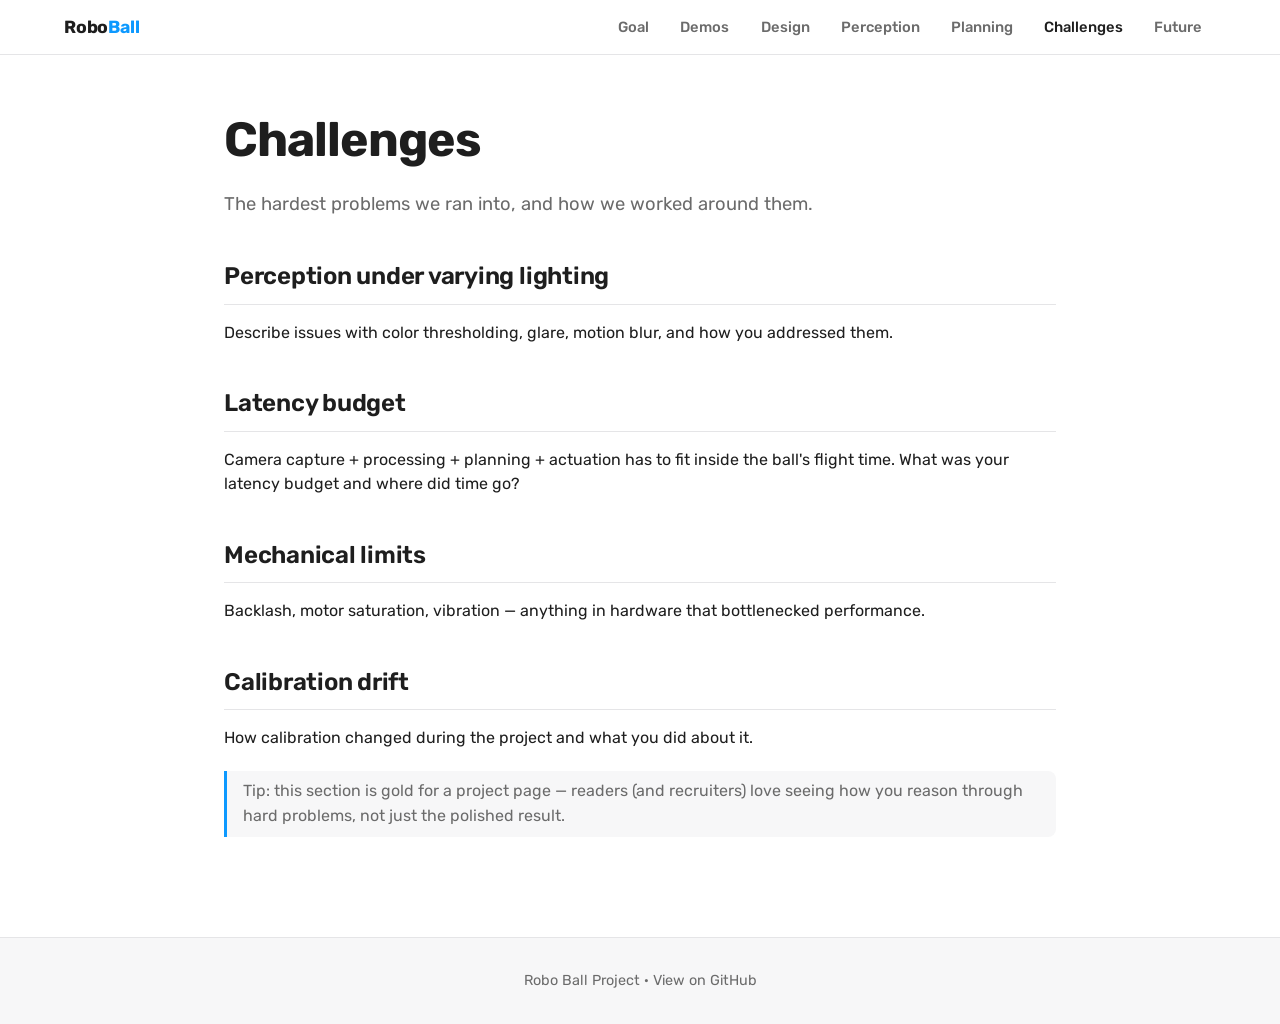
==== challenges.html @ 47e6c05c "starting point" ====
<!DOCTYPE html>
<html lang="en">
<head>
  <meta charset="UTF-8" />
  <meta name="viewport" content="width=device-width, initial-scale=1.0" />
  <title>Challenges — Robo Ball</title>
  <link rel="preconnect" href="https://fonts.googleapis.com" />
  <link rel="preconnect" href="https://fonts.gstatic.com" crossorigin />
  <link href="https://fonts.googleapis.com/css2?family=Rubik:wght@400;500;600;700;800&display=swap" rel="stylesheet" />
  <link rel="stylesheet" href="styles.css" />
</head>
<body>
  <header class="site-header">
    <nav class="nav">
      <a href="index.html" class="brand">Robo<span>Ball</span></a>
      <ul>
        <li><a class="nav-link" href="goal.html">Goal</a></li>
        <li><a class="nav-link" href="videos.html">Demos</a></li>
        <li><a class="nav-link" href="design.html">Design</a></li>
        <li><a class="nav-link" href="perception.html">Perception</a></li>
        <li><a class="nav-link" href="planning.html">Planning</a></li>
        <li><a class="nav-link active" href="challenges.html">Challenges</a></li>
        <li><a class="nav-link" href="future.html">Future</a></li>
      </ul>
    </nav>
  </header>

  <main>
    <h1>Challenges</h1>
    <p class="subtitle">The hardest problems we ran into, and how we worked around them.</p>

    <h2>Perception under varying lighting</h2>
    <p>Describe issues with color thresholding, glare, motion blur, and how you addressed them.</p>

    <h2>Latency budget</h2>
    <p>Camera capture + processing + planning + actuation has to fit inside the ball's flight time. What was your latency budget and where did time go?</p>

    <h2>Mechanical limits</h2>
    <p>Backlash, motor saturation, vibration — anything in hardware that bottlenecked performance.</p>

    <h2>Calibration drift</h2>
    <p>How calibration changed during the project and what you did about it.</p>

    <blockquote>
      Tip: this section is gold for a project page — readers (and recruiters) love
      seeing how you reason through hard problems, not just the polished result.
    </blockquote>
  </main>

  <footer class="site-footer">
    Robo Ball Project · <a href="https://github.com/">View on GitHub</a>
  </footer>
</body>
</html>
---- styles.css ----
:root {
  --bg: #ffffff;
  --bg-alt: #f7f7f8;
  --surface: #ffffff;
  --text: #1e1e1e;
  --text-dim: #6b6b6b;
  --text-faint: #a0a0a0;
  --accent: #0d99ff;
  --accent-2: #7c3aed;
  --accent-pink: #ff5c8a;
  --accent-orange: #ff7a59;
  --accent-green: #14ae5c;
  --border: #e5e5e7;
  --border-strong: #d0d0d3;
  --shadow-sm: 0 1px 2px rgba(0, 0, 0, 0.04);
  --shadow-md: 0 8px 24px rgba(0, 0, 0, 0.06);
  --max-width: 1200px;
  --content-width: 880px;
}

* {
  box-sizing: border-box;
}

html {
  scroll-behavior: smooth;
}

body {
  margin: 0;
  font-family: "Rubik", -apple-system, BlinkMacSystemFont, "SF Pro Display", system-ui, "Helvetica Neue", Helvetica, sans-serif;
  background: var(--bg);
  color: var(--text);
  line-height: 1.55;
  -webkit-font-smoothing: antialiased;
  -moz-osx-font-smoothing: grayscale;
  overflow-x: hidden;
}

code,
pre code {
  font-family: ui-monospace, SFMono-Regular, "SF Mono", Menlo, monospace;
}

a {
  color: var(--text);
  text-decoration: none;
}

a:hover {
  text-decoration: underline;
}

/* ---------- Header / nav ---------- */
.site-header {
  border-bottom: 1px solid var(--border);
  background: rgba(255, 255, 255, 0.85);
  backdrop-filter: saturate(180%) blur(12px);
  -webkit-backdrop-filter: saturate(180%) blur(12px);
  position: sticky;
  top: 0;
  z-index: 50;
}

.nav {
  max-width: var(--max-width);
  margin: 0 auto;
  padding: 0.85rem 1.5rem;
  display: flex;
  flex-wrap: wrap;
  align-items: center;
  gap: 1rem;
}

.nav .brand {
  font-weight: 700;
  font-size: 1.1rem;
  color: var(--text);
  margin-right: auto;
  letter-spacing: -0.01em;
}

.nav .brand span {
  color: var(--accent);
}

.nav ul {
  display: flex;
  flex-wrap: wrap;
  gap: 0.25rem;
  list-style: none;
  margin: 0;
  padding: 0;
}

.nav a.nav-link {
  color: var(--text-dim);
  padding: 0.45rem 0.85rem;
  border-radius: 8px;
  font-size: 0.92rem;
  font-weight: 500;
  transition: color 0.15s ease, background 0.15s ease;
}

.nav a.nav-link:hover {
  color: var(--text);
  background: var(--bg-alt);
  text-decoration: none;
}

.nav a.nav-link.active {
  color: var(--text);
}

/* ---------- Buttons ---------- */
.btn {
  display: inline-flex;
  align-items: center;
  justify-content: center;
  gap: 0.4rem;
  padding: 0.75rem 1.4rem;
  border-radius: 999px;
  font-weight: 600;
  font-size: 0.95rem;
  border: 1px solid var(--border-strong);
  background: var(--surface);
  color: var(--text);
  cursor: pointer;
  transition: transform 0.08s ease, background 0.15s ease, border-color 0.15s ease, box-shadow 0.15s ease;
}

.btn:hover {
  text-decoration: none;
  background: var(--bg-alt);
  border-color: var(--text);
}

.btn-primary {
  background: var(--text);
  border-color: var(--text);
  color: #fff;
}

.btn-primary:hover {
  background: #000;
  border-color: #000;
  color: #fff;
}

.btn-sm {
  padding: 0.5rem 1rem;
  font-size: 0.88rem;
}

/* ---------- Hero ---------- */
.hero {
  max-width: var(--max-width);
  margin: 0 auto;
  padding: 6rem 1.5rem 4rem;
  text-align: center;
  position: relative;
  overflow: visible;
}

.hero > h1,
.hero > p,
.hero > .cta,
.hero > .hero-visual {
  position: relative;
  z-index: 2;
}

.robot-arm {
  position: absolute;
  top: -2rem;
  width: clamp(320px, 42vw, 640px);
  height: auto;
  pointer-events: none;
  user-select: none;
  z-index: 1;
  mix-blend-mode: multiply;
}

.robot-arm-left {
  left: calc((100% - 100vw) / 2 - 80px);
}

.robot-arm-right {
  top: -1.25rem;
  right: calc((100% - 100vw) / 2 - 80px);
}

@media (max-width: 900px) {
  .robot-arm {
    width: clamp(220px, 38vw, 360px);
    top: -1rem;
  }
  .robot-arm-left { left: calc((100% - 100vw) / 2 - 40px); }
  .robot-arm-right { right: calc((100% - 100vw) / 2 - 40px); }
}

@media (max-width: 600px) {
  .robot-arm { display: none; }
}

.ball-track {
  position: absolute;
  top: 11rem;
  left: 0;
  right: 0;
  height: 0;
  pointer-events: none;
  z-index: 1;
}

.ball-x {
  position: absolute;
  top: 0;
  left: 11vw;
  width: 38px;
  height: 38px;
  animation: ball-x 1.5s ease-in-out infinite alternate;
}

@keyframes ball-x {
  to { transform: translateX(calc(61vw - 38px)); }
}

.ball-y {
  width: 100%;
  height: 100%;
  animation: ball-y 1.5s infinite alternate;
}

@keyframes ball-y {
  0%   { transform: translateY(25px); animation-timing-function: cubic-bezier(0.33, 0, 0.67, 1); }
  50%  { transform: translateY(-200px); animation-timing-function: cubic-bezier(0.33, 0, 0.67, 1); }
  100% { transform: translateY(45px); }
}

.ball {
  width: 100%;
  height: 100%;
  border-radius: 50%;
  background:
    radial-gradient(circle at 32% 30%, #ffd9b8 0%, #ff8a4c 45%, #d44a1c 100%);
  box-shadow:
    0 14px 22px rgba(212, 74, 28, 0.22),
    inset -4px -5px 10px rgba(0, 0, 0, 0.18);
}

@media (max-width: 900px) {
  .ball-track { top: 8rem; }
  .ball-x { width: 28px; height: 28px; }
  @keyframes ball-y-mobile {
    0%   { transform: translateY(0); animation-timing-function: cubic-bezier(0.33, 0, 0.67, 1); }
    50%  { transform: translateY(-130px); animation-timing-function: cubic-bezier(0.33, 0, 0.67, 1); }
    100% { transform: translateY(28px); }
  }
  .ball-y { animation-name: ball-y-mobile; }
}

@media (max-width: 600px) {
  .ball-track { display: none; }
}

@media (prefers-reduced-motion: reduce) {
  .ball-x, .ball-y { animation: none; }
}

.hero h1 {
  font-size: clamp(2.5rem, 6vw, 4.75rem);
  font-weight: 700;
  letter-spacing: -0.03em;
  line-height: 1.05;
  margin: 0 0 1.5rem;
  color: var(--text);
}

.hero h1 .gradient-text {
  background: linear-gradient(90deg, var(--accent), var(--accent-2), var(--accent-pink));
  -webkit-background-clip: text;
  background-clip: text;
  color: transparent;
}

.hero p.lead {
  font-size: 1.25rem;
  color: var(--text-dim);
  max-width: 640px;
  margin: 0 auto 2.5rem;
  line-height: 1.5;
}

.hero .cta {
  display: inline-flex;
  gap: 0.75rem;
  flex-wrap: wrap;
  justify-content: center;
}

/* ---------- Hero visual ---------- */
.hero-visual {
  max-width: 1100px;
  margin: 3rem auto 0;
  padding: 0 1.5rem;
}

.hero-visual-frame {
  position: relative;
  border-radius: 16px;
  overflow: hidden;
  border: 1px solid var(--border);
  box-shadow: var(--shadow-md);
  aspect-ratio: 16 / 9;
  background:
    radial-gradient(circle at 20% 20%, rgba(13, 153, 255, 0.18), transparent 50%),
    radial-gradient(circle at 80% 30%, rgba(124, 58, 237, 0.18), transparent 50%),
    radial-gradient(circle at 50% 80%, rgba(255, 92, 138, 0.15), transparent 50%),
    linear-gradient(135deg, #fafafa, #eef2f7);
  display: flex;
  align-items: center;
  justify-content: center;
}

.hero-visual-placeholder {
  color: var(--text-faint);
  font-size: 0.95rem;
  letter-spacing: 0.02em;
  text-transform: uppercase;
}

/* ---------- Logo / tech strip ---------- */
.logo-strip {
  max-width: var(--max-width);
  margin: 4rem auto 0;
  padding: 2rem 1.5rem;
  text-align: center;
  border-top: 1px solid var(--border);
  border-bottom: 1px solid var(--border);
}

.logo-strip p {
  color: var(--text-dim);
  font-size: 0.85rem;
  font-weight: 500;
  letter-spacing: 0.08em;
  text-transform: uppercase;
  margin: 0 0 1.25rem;
}

.logo-strip .logos {
  display: flex;
  flex-wrap: wrap;
  justify-content: center;
  align-items: center;
  gap: 1rem 2.5rem;
  color: var(--text-dim);
  font-weight: 600;
  font-size: 1.05rem;
}

.logo-strip .logos span {
  opacity: 0.7;
  transition: opacity 0.15s ease;
}

.logo-strip .logos span:hover {
  opacity: 1;
  color: var(--text);
}

/* ---------- Feature sections ---------- */
.feature-section {
  max-width: var(--max-width);
  margin: 0 auto;
  padding: 6rem 1.5rem;
  display: grid;
  grid-template-columns: 1fr 1fr;
  gap: 4rem;
  align-items: center;
}

.feature-section.reverse .feature-text {
  order: 2;
}

.feature-text .eyebrow {
  font-size: 0.85rem;
  font-weight: 600;
  letter-spacing: 0.08em;
  text-transform: uppercase;
  color: var(--accent);
  margin: 0 0 0.75rem;
}

.feature-text h2 {
  font-size: clamp(1.75rem, 3.5vw, 2.5rem);
  font-weight: 700;
  letter-spacing: -0.02em;
  line-height: 1.1;
  margin: 0 0 1rem;
}

.feature-text p {
  color: var(--text-dim);
  font-size: 1.05rem;
  margin: 0 0 1.5rem;
}

.feature-text .arrow-link {
  display: inline-flex;
  align-items: center;
  gap: 0.4rem;
  font-weight: 600;
  color: var(--text);
  border-bottom: 1px solid var(--text);
  padding-bottom: 2px;
}

.feature-text .arrow-link:hover {
  text-decoration: none;
  color: var(--accent);
  border-bottom-color: var(--accent);
}

.feature-visual {
  border-radius: 14px;
  overflow: hidden;
  border: 1px solid var(--border);
  aspect-ratio: 4 / 3;
  display: flex;
  align-items: center;
  justify-content: center;
  color: var(--text-faint);
  font-size: 0.9rem;
  letter-spacing: 0.02em;
  text-transform: uppercase;
  background: linear-gradient(135deg, #fafafa, #eef2f7);
}

.feature-visual.tint-blue {
  background:
    radial-gradient(circle at 30% 30%, rgba(13, 153, 255, 0.25), transparent 60%),
    linear-gradient(135deg, #f4f8fd, #e7f0fb);
}

.feature-visual.tint-purple {
  background:
    radial-gradient(circle at 70% 30%, rgba(124, 58, 237, 0.25), transparent 60%),
    linear-gradient(135deg, #f6f3fd, #ede5fa);
}

.feature-visual.tint-pink {
  background:
    radial-gradient(circle at 30% 70%, rgba(255, 92, 138, 0.25), transparent 60%),
    linear-gradient(135deg, #fdf3f7, #fae0ec);
}

.feature-visual.tint-green {
  background:
    radial-gradient(circle at 50% 30%, rgba(20, 174, 92, 0.22), transparent 60%),
    linear-gradient(135deg, #f1faf5, #ddefe4);
}

@media (max-width: 800px) {
  .feature-section {
    grid-template-columns: 1fr;
    gap: 2rem;
    padding: 4rem 1.5rem;
  }
  .feature-section.reverse .feature-text {
    order: 0;
  }
}

/* ---------- Section heading (centered) ---------- */
.section-heading {
  max-width: var(--max-width);
  margin: 0 auto;
  padding: 4rem 1.5rem 2rem;
  text-align: center;
}

.section-heading h2 {
  font-size: clamp(1.75rem, 3.5vw, 2.5rem);
  font-weight: 700;
  letter-spacing: -0.02em;
  margin: 0 0 0.75rem;
}

.section-heading p {
  color: var(--text-dim);
  font-size: 1.05rem;
  max-width: 600px;
  margin: 0 auto;
}

/* ---------- Card grid ---------- */
.card-grid {
  max-width: var(--max-width);
  margin: 0 auto;
  padding: 1rem 1.5rem 5rem;
  display: grid;
  grid-template-columns: repeat(auto-fit, minmax(260px, 1fr));
  gap: 1rem;
}

.card {
  display: block;
  padding: 1.5rem;
  background: var(--surface);
  border: 1px solid var(--border);
  border-radius: 12px;
  transition: transform 0.15s ease, border-color 0.15s ease, box-shadow 0.15s ease;
  color: var(--text);
}

.card:hover {
  text-decoration: none;
  transform: translateY(-3px);
  border-color: var(--text);
  box-shadow: var(--shadow-md);
}

.card .card-thumb {
  height: 140px;
  border-radius: 8px;
  margin-bottom: 1rem;
  background: linear-gradient(135deg, #fafafa, #eef2f7);
}

.card .card-thumb.tint-blue { background: linear-gradient(135deg, #e7f0fb, #d0e3f7); }
.card .card-thumb.tint-purple { background: linear-gradient(135deg, #ede5fa, #d8c8f5); }
.card .card-thumb.tint-pink { background: linear-gradient(135deg, #fae0ec, #f5c5d8); }
.card .card-thumb.tint-green { background: linear-gradient(135deg, #ddefe4, #c2e3ce); }
.card .card-thumb.tint-orange { background: linear-gradient(135deg, #fde6db, #f7c9b1); }
.card .card-thumb.tint-yellow { background: linear-gradient(135deg, #fbf3d3, #f5e7a0); }

.card h3 {
  margin: 0 0 0.4rem;
  font-size: 1.1rem;
  font-weight: 600;
  letter-spacing: -0.01em;
  color: var(--text);
}

.card p {
  margin: 0;
  color: var(--text-dim);
  font-size: 0.95rem;
}

/* ---------- CTA banner ---------- */
.cta-banner {
  max-width: var(--max-width);
  margin: 4rem auto;
  padding: 4rem 2rem;
  border-radius: 20px;
  text-align: center;
  background: linear-gradient(135deg, #1e1e1e, #2a2a2a);
  color: #fff;
}

.cta-banner h2 {
  font-size: clamp(1.75rem, 3.5vw, 2.5rem);
  font-weight: 700;
  letter-spacing: -0.02em;
  margin: 0 0 0.75rem;
}

.cta-banner p {
  color: rgba(255, 255, 255, 0.7);
  font-size: 1.05rem;
  max-width: 540px;
  margin: 0 auto 2rem;
}

.cta-banner .btn {
  background: #fff;
  border-color: #fff;
  color: var(--text);
}

.cta-banner .btn:hover {
  background: #f0f0f0;
}

/* ---------- Inner pages content ---------- */
main {
  max-width: var(--content-width);
  margin: 0 auto;
  padding: 3rem 1.5rem 5rem;
}

main h1 {
  font-size: clamp(2rem, 4.5vw, 3rem);
  font-weight: 700;
  letter-spacing: -0.02em;
  margin: 0 0 0.75rem;
}

main h2 {
  font-size: 1.5rem;
  font-weight: 600;
  letter-spacing: -0.01em;
  margin: 2.5rem 0 0.75rem;
  padding-bottom: 0.5rem;
  border-bottom: 1px solid var(--border);
}

main h3 {
  font-size: 1.1rem;
  font-weight: 600;
  margin: 1.75rem 0 0.5rem;
  color: var(--text);
}

main p {
  color: var(--text);
}

main ul,
main ol {
  padding-left: 1.4rem;
}

main li {
  margin: 0.3rem 0;
}

main blockquote {
  border-left: 3px solid var(--accent);
  margin: 1.25rem 0;
  padding: 0.5rem 1rem;
  color: var(--text-dim);
  background: var(--bg-alt);
  border-radius: 0 8px 8px 0;
}

.subtitle {
  color: var(--text-dim);
  font-size: 1.15rem;
  margin: 0 0 2rem;
}

/* ---------- Figures / images ---------- */
figure {
  margin: 1.5rem 0;
  text-align: center;
}

figure img {
  max-width: 100%;
  border-radius: 10px;
  border: 1px solid var(--border);
}

figcaption {
  color: var(--text-dim);
  font-size: 0.9rem;
  margin-top: 0.5rem;
}

/* ---------- Code ---------- */
code {
  background: var(--bg-alt);
  padding: 0.15rem 0.4rem;
  border-radius: 4px;
  font-size: 0.9em;
  border: 1px solid var(--border);
}

pre {
  background: var(--bg-alt);
  border: 1px solid var(--border);
  border-radius: 10px;
  padding: 1rem;
  overflow-x: auto;
}

pre code {
  background: none;
  padding: 0;
  border: none;
}

/* ---------- Videos page ---------- */
main.videos-page {
  max-width: var(--max-width);
  padding-top: 0;
}

.videos-hero {
  text-align: center;
  padding: 5rem 1.5rem 1rem;
  max-width: 720px;
  margin: 0 auto;
}

.videos-hero .eyebrow {
  text-transform: uppercase;
  letter-spacing: 0.1em;
  font-size: 0.85rem;
  font-weight: 600;
  color: var(--accent);
  margin: 0 0 1rem;
}

.videos-hero h1 {
  font-size: clamp(2.5rem, 5.5vw, 4rem);
  font-weight: 700;
  letter-spacing: -0.03em;
  line-height: 1.05;
  margin: 0 0 1rem;
}

.videos-hero p {
  font-size: 1.1rem;
  color: var(--text-dim);
  margin: 0;
}

.video-section {
  padding: 6rem 1.5rem;
  max-width: var(--max-width);
  margin: 0 auto;
}

.video-section .section-num {
  display: block;
  font-size: 0.85rem;
  font-weight: 600;
  letter-spacing: 0.12em;
  color: var(--text-faint);
  margin-bottom: 0.75rem;
}

.video-frame {
  position: relative;
  border-radius: 16px;
  overflow: hidden;
  border: 1px solid var(--border);
  background: var(--bg-alt);
  box-shadow: var(--shadow-md);
}

.video-frame.ar-16-9 { aspect-ratio: 16 / 9; }
.video-frame.ar-9-16 { aspect-ratio: 9 / 16; }
.video-frame.ar-1-1  { aspect-ratio: 1 / 1; }

.video-frame video,
.video-frame .video-placeholder {
  width: 100%;
  height: 100%;
  object-fit: cover;
  display: block;
  border: none;
  border-radius: 0;
}

.video-frame .video-placeholder {
  display: flex;
  align-items: center;
  justify-content: center;
  color: var(--text-faint);
  font-size: 0.85rem;
  letter-spacing: 0.08em;
  text-transform: uppercase;
}

.video-placeholder.tint-blue { background: linear-gradient(135deg, #e7f0fb, #d0e3f7); }
.video-placeholder.tint-purple { background: linear-gradient(135deg, #ede5fa, #d8c8f5); }
.video-placeholder.tint-pink { background: linear-gradient(135deg, #fae0ec, #f5c5d8); }
.video-placeholder.tint-green { background: linear-gradient(135deg, #ddefe4, #c2e3ce); }
.video-placeholder.tint-orange { background: linear-gradient(135deg, #fde6db, #f7c9b1); }
.video-placeholder.tint-yellow { background: linear-gradient(135deg, #fbf3d3, #f5e7a0); }

/* Full-bleed cinematic section */
.video-section.full-bleed {
  width: 100vw;
  max-width: 100vw;
  margin-left: calc(-50vw + 50%);
  padding-left: 0;
  padding-right: 0;
}

.video-section.full-bleed .video-frame {
  border-radius: 0;
  border-left: none;
  border-right: none;
  max-height: 78vh;
}

.video-section.full-bleed .video-cap {
  max-width: var(--max-width);
  margin: 1.5rem auto 0;
  padding: 0 1.5rem;
  font-size: 1.15rem;
  color: var(--text-dim);
  text-align: center;
}

/* Split section */
.video-section.split {
  display: grid;
  grid-template-columns: 1fr 1fr;
  gap: 5rem;
  align-items: center;
}

.video-section.split.reverse .split-text {
  order: 2;
}

.split-text h2 {
  font-size: clamp(1.75rem, 3.8vw, 2.75rem);
  font-weight: 700;
  letter-spacing: -0.025em;
  line-height: 1.1;
  margin: 0 0 1rem;
}

.split-text p {
  color: var(--text-dim);
  font-size: 1.1rem;
  margin: 0;
}

.video-section.split .video-frame.ar-9-16 {
  max-width: 380px;
  margin: 0 auto;
}

@media (max-width: 800px) {
  .video-section.split {
    grid-template-columns: 1fr;
    gap: 2rem;
  }
  .video-section.split.reverse .split-text {
    order: 0;
  }
}

/* Cluster section */
.video-section.cluster {
  text-align: center;
}

.video-section.cluster h2 {
  font-size: clamp(1.75rem, 3.8vw, 2.75rem);
  font-weight: 700;
  letter-spacing: -0.025em;
  line-height: 1.1;
  margin: 0 auto 3.5rem;
  max-width: 640px;
}

.cluster-grid {
  display: grid;
  grid-template-columns: repeat(3, 1fr);
  gap: 1.5rem;
  align-items: start;
}

.cluster-grid .video-frame.offset-down {
  margin-top: 5rem;
}

.cluster-grid .video-frame.offset-up {
  margin-top: -2rem;
}

@media (max-width: 800px) {
  .cluster-grid {
    grid-template-columns: 1fr;
    gap: 1rem;
  }
  .cluster-grid .video-frame.offset-down,
  .cluster-grid .video-frame.offset-up {
    margin-top: 0;
  }
}

/* Wide centered section */
.video-section.wide {
  text-align: center;
}

.video-section.wide .video-frame {
  max-width: 980px;
  margin: 0 auto;
}

.video-section.wide .video-cap {
  margin-top: 1.5rem;
  font-size: 1.05rem;
  color: var(--text-dim);
}

/* Finale section */
.video-section.finale {
  text-align: center;
  padding-bottom: 8rem;
}

.video-section.finale h2 {
  font-size: clamp(2rem, 5vw, 3.25rem);
  font-weight: 700;
  letter-spacing: -0.03em;
  margin: 0 0 2.5rem;
}

.video-section.finale .video-frame {
  max-width: 1080px;
  margin: 0 auto;
}

/* Reveal-on-scroll */
.reveal {
  opacity: 0;
  transform: translateY(48px) scale(0.985);
  transition: opacity 0.9s cubic-bezier(0.22, 1, 0.36, 1),
              transform 0.9s cubic-bezier(0.22, 1, 0.36, 1);
  will-change: opacity, transform;
}

.reveal.in-view {
  opacity: 1;
  transform: translateY(0) scale(1);
}

@media (prefers-reduced-motion: reduce) {
  .reveal {
    opacity: 1;
    transform: none;
    transition: none;
  }
}

/* ---------- Footer ---------- */
.site-footer {
  border-top: 1px solid var(--border);
  color: var(--text-dim);
  font-size: 0.9rem;
  padding: 2rem 1.5rem;
  text-align: center;
  background: var(--bg-alt);
}

.site-footer a {
  color: var(--text-dim);
}

.site-footer a:hover {
  color: var(--text);
}
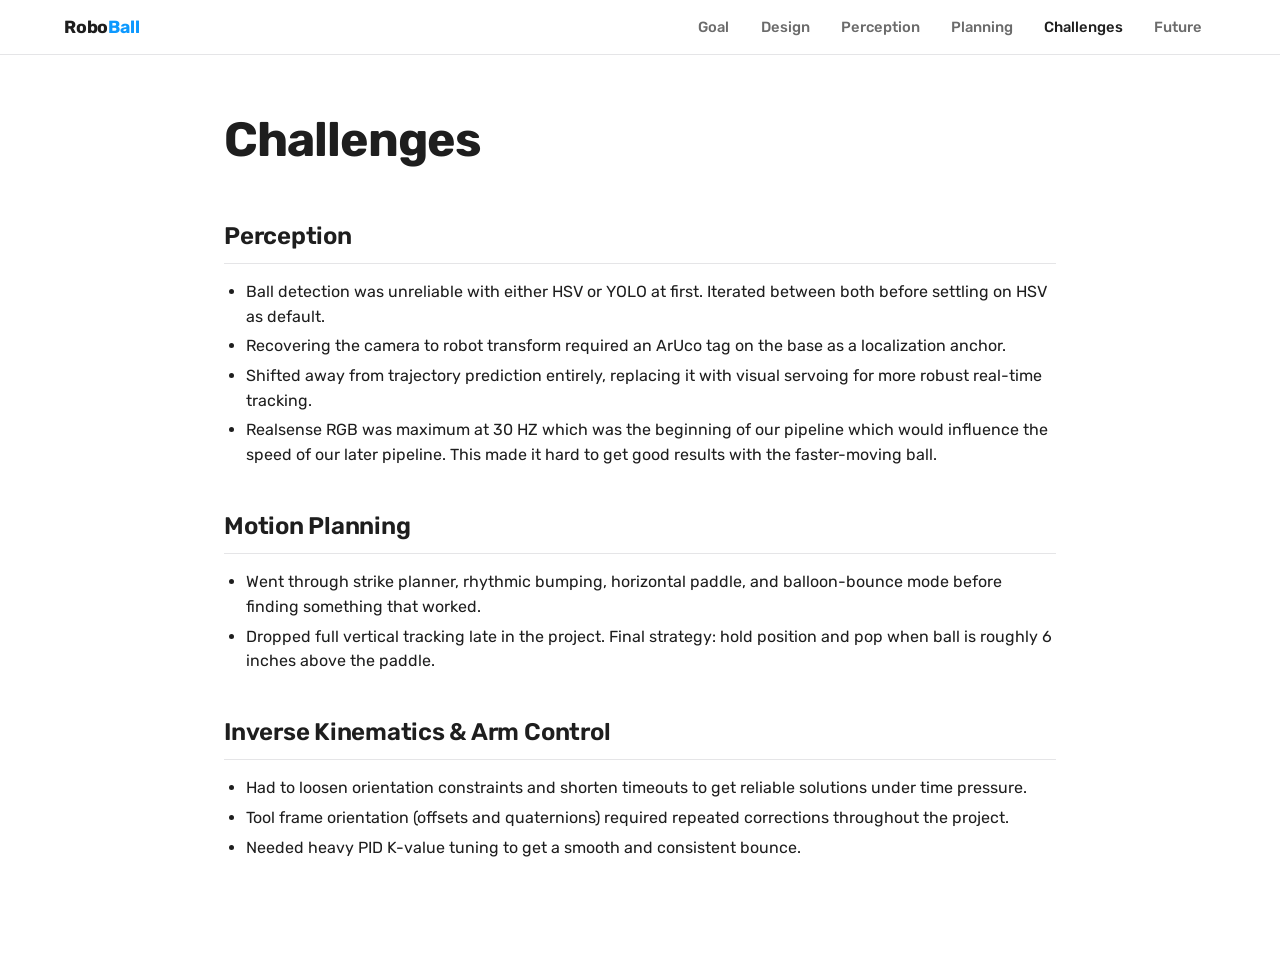
==== commit b60f2e3d: "bunch of pages" ====
--- a/challenges.html
+++ b/challenges.html
@@ -15,7 +15,6 @@
       <a href="index.html" class="brand">Robo<span>Ball</span></a>
       <ul>
         <li><a class="nav-link" href="goal.html">Goal</a></li>
-        <li><a class="nav-link" href="videos.html">Demos</a></li>
         <li><a class="nav-link" href="design.html">Design</a></li>
         <li><a class="nav-link" href="perception.html">Perception</a></li>
         <li><a class="nav-link" href="planning.html">Planning</a></li>
@@ -27,28 +26,28 @@
 
   <main>
     <h1>Challenges</h1>
-    <p class="subtitle">The hardest problems we ran into, and how we worked around them.</p>
 
-    <h2>Perception under varying lighting</h2>
-    <p>Describe issues with color thresholding, glare, motion blur, and how you addressed them.</p>
+    <h2>Perception</h2>
+    <ul>
+      <li>Ball detection was unreliable with either HSV or YOLO at first. Iterated between both before settling on HSV as default.</li>
+      <li>Recovering the camera to robot transform required an ArUco tag on the base as a localization anchor.</li>
+      <li>Shifted away from trajectory prediction entirely, replacing it with visual servoing for more robust real-time tracking.</li>
+      <li>Realsense RGB was maximum at 30 HZ which was the beginning of our pipeline which would influence the speed of our later pipeline. This made it hard to get good results with the faster-moving ball.</li>
+    </ul>
 
-    <h2>Latency budget</h2>
-    <p>Camera capture + processing + planning + actuation has to fit inside the ball's flight time. What was your latency budget and where did time go?</p>
+    <h2>Motion Planning</h2>
+    <ul>
+      <li>Went through strike planner, rhythmic bumping, horizontal paddle, and balloon-bounce mode before finding something that worked.</li>
+      <li>Dropped full vertical tracking late in the project. Final strategy: hold position and pop when ball is roughly 6 inches above the paddle.</li>
+    </ul>
 
-    <h2>Mechanical limits</h2>
-    <p>Backlash, motor saturation, vibration — anything in hardware that bottlenecked performance.</p>
-
-    <h2>Calibration drift</h2>
-    <p>How calibration changed during the project and what you did about it.</p>
-
-    <blockquote>
-      Tip: this section is gold for a project page — readers (and recruiters) love
-      seeing how you reason through hard problems, not just the polished result.
-    </blockquote>
+    <h2>Inverse Kinematics &amp; Arm Control</h2>
+    <ul>
+      <li>Had to loosen orientation constraints and shorten timeouts to get reliable solutions under time pressure.</li>
+      <li>Tool frame orientation (offsets and quaternions) required repeated corrections throughout the project.</li>
+      <li>Needed heavy PID K-value tuning to get a smooth and consistent bounce.</li>
+    </ul>
   </main>
 
-  <footer class="site-footer">
-    Robo Ball Project · <a href="https://github.com/">View on GitHub</a>
-  </footer>
 </body>
 </html>
--- a/styles.css
+++ b/styles.css
@@ -205,7 +205,7 @@
 
 .ball-track {
   position: absolute;
-  top: 11rem;
+  top: var(--ball-track-top, 11rem);
   left: 0;
   right: 0;
   height: 0;
@@ -216,14 +216,14 @@
 .ball-x {
   position: absolute;
   top: 0;
-  left: 11vw;
+  left: var(--ball-start-x, 11vw);
   width: 38px;
   height: 38px;
   animation: ball-x 1.5s ease-in-out infinite alternate;
 }
 
 @keyframes ball-x {
-  to { transform: translateX(calc(61vw - 38px)); }
+  to { transform: translateX(var(--ball-travel-x, calc(61vw - 38px))); }
 }
 
 .ball-y {
@@ -292,6 +292,22 @@
   line-height: 1.5;
 }
 
+.hero p.lead.byline {
+  margin-bottom: 0.9rem;
+  line-height: 1.45;
+}
+
+.hero p.lead.byline strong {
+  color: var(--text);
+}
+
+.hero p.lead.hero-subtext {
+  font-size: 1.1rem;
+  max-width: 760px;
+  margin-bottom: 1.25rem;
+  line-height: 1.6;
+}
+
 .hero .cta {
   display: inline-flex;
   gap: 0.75rem;
@@ -304,6 +320,22 @@
   max-width: 1100px;
   margin: 3rem auto 0;
   padding: 0 1.5rem;
+}
+
+.home-video-section {
+  max-width: var(--max-width);
+  margin: 2rem auto 0;
+  padding: 0 1.5rem;
+}
+
+.home-video-section .section-heading {
+  margin-bottom: 1rem;
+}
+
+.home-video-section .hero-visual {
+  max-width: none;
+  margin: 1rem 0 0;
+  padding: 0;
 }
 
 .hero-visual-frame {
@@ -323,11 +355,125 @@
   justify-content: center;
 }
 
+.hero-visual-frame iframe {
+  width: 100%;
+  height: 100%;
+  display: block;
+  border: 0;
+}
+
 .hero-visual-placeholder {
   color: var(--text-faint);
   font-size: 0.95rem;
   letter-spacing: 0.02em;
   text-transform: uppercase;
+}
+
+.video-link {
+  margin: 0.9rem 0 0;
+  text-align: center;
+}
+
+/* ---------- Team section ---------- */
+.team-section {
+  max-width: var(--max-width);
+  margin: 2.5rem auto 0;
+  padding: 0 1.5rem;
+}
+
+.team-list {
+  max-width: 1180px;
+  margin: 0 auto;
+  display: grid;
+  grid-template-columns: repeat(2, minmax(0, 1fr));
+  gap: 1rem;
+}
+
+.team-member {
+  display: flex;
+  align-items: flex-start;
+  gap: 1rem;
+  border: 1px solid var(--border);
+  border-radius: 14px;
+  background: #fff;
+  padding: 1rem;
+  box-shadow: var(--shadow-sm);
+}
+
+.team-photo {
+  width: 120px;
+  height: 150px;
+  object-fit: cover;
+  border-radius: 10px;
+  display: block;
+  flex-shrink: 0;
+}
+
+.team-photo-placeholder {
+  width: 120px;
+  height: 150px;
+  border-radius: 10px;
+  border: 1px dashed var(--border);
+  background: linear-gradient(135deg, #f7f9fc, #edf2f8);
+  color: var(--text-faint);
+  display: flex;
+  align-items: center;
+  justify-content: center;
+  font-weight: 600;
+  letter-spacing: 0.03em;
+  text-transform: uppercase;
+  flex-shrink: 0;
+}
+
+.team-info h3 {
+  margin: 0 0 0.35rem;
+  font-size: 1.05rem;
+  font-weight: 700;
+  color: var(--text);
+}
+
+.team-info p {
+  margin: 0;
+  color: var(--text-dim);
+  line-height: 1.45;
+  font-size: 0.94rem;
+}
+
+.end-banner {
+  max-width: var(--max-width);
+  margin: 5rem auto 0;
+  padding: 4rem 1.5rem 5.5rem;
+  text-align: center;
+}
+
+.end-banner p {
+  margin: 0;
+  font-size: 1rem;
+  font-weight: 600;
+  color: var(--text-dim);
+}
+
+@media (max-width: 1000px) {
+  .team-list {
+    grid-template-columns: 1fr;
+  }
+}
+
+@media (max-width: 700px) {
+  .team-member {
+    flex-direction: row;
+    align-items: flex-start;
+  }
+
+  .team-photo {
+    width: 100px;
+    height: 125px;
+  }
+
+  .team-photo-placeholder {
+    width: 100px;
+    height: 125px;
+  }
 }
 
 /* ---------- Logo / tech strip ---------- */
@@ -502,8 +648,20 @@
   margin: 0 auto;
   padding: 1rem 1.5rem 5rem;
   display: grid;
-  grid-template-columns: repeat(auto-fit, minmax(260px, 1fr));
+  grid-template-columns: repeat(3, minmax(0, 1fr));
   gap: 1rem;
+}
+
+@media (max-width: 900px) {
+  .card-grid {
+    grid-template-columns: repeat(2, minmax(0, 1fr));
+  }
+}
+
+@media (max-width: 640px) {
+  .card-grid {
+    grid-template-columns: 1fr;
+  }
 }
 
 .card {
@@ -530,6 +688,15 @@
   background: linear-gradient(135deg, #fafafa, #eef2f7);
 }
 
+.card .card-thumb-image {
+  width: 100%;
+  height: 140px;
+  object-fit: cover;
+  border-radius: 8px;
+  margin-bottom: 1rem;
+  display: block;
+}
+
 .card .card-thumb.tint-blue { background: linear-gradient(135deg, #e7f0fb, #d0e3f7); }
 .card .card-thumb.tint-purple { background: linear-gradient(135deg, #ede5fa, #d8c8f5); }
 .card .card-thumb.tint-pink { background: linear-gradient(135deg, #fae0ec, #f5c5d8); }
@@ -654,6 +821,35 @@
   max-width: 100%;
   border-radius: 10px;
   border: 1px solid var(--border);
+}
+
+.end-effector-gallery {
+  display: grid;
+  grid-template-columns: repeat(2, minmax(0, 1fr));
+  gap: 1rem;
+  align-items: start;
+}
+
+.end-effector-gallery figure {
+  margin: 1rem 0;
+}
+
+@media (max-width: 640px) {
+  .end-effector-gallery {
+    grid-template-columns: 1fr;
+  }
+}
+
+main img.goal-photo {
+  width: min(560px, 100%);
+  display: block;
+  margin: 0 auto;
+}
+
+main img.goal-diagram {
+  width: min(760px, 100%);
+  display: block;
+  margin: 0 auto;
 }
 
 figcaption {
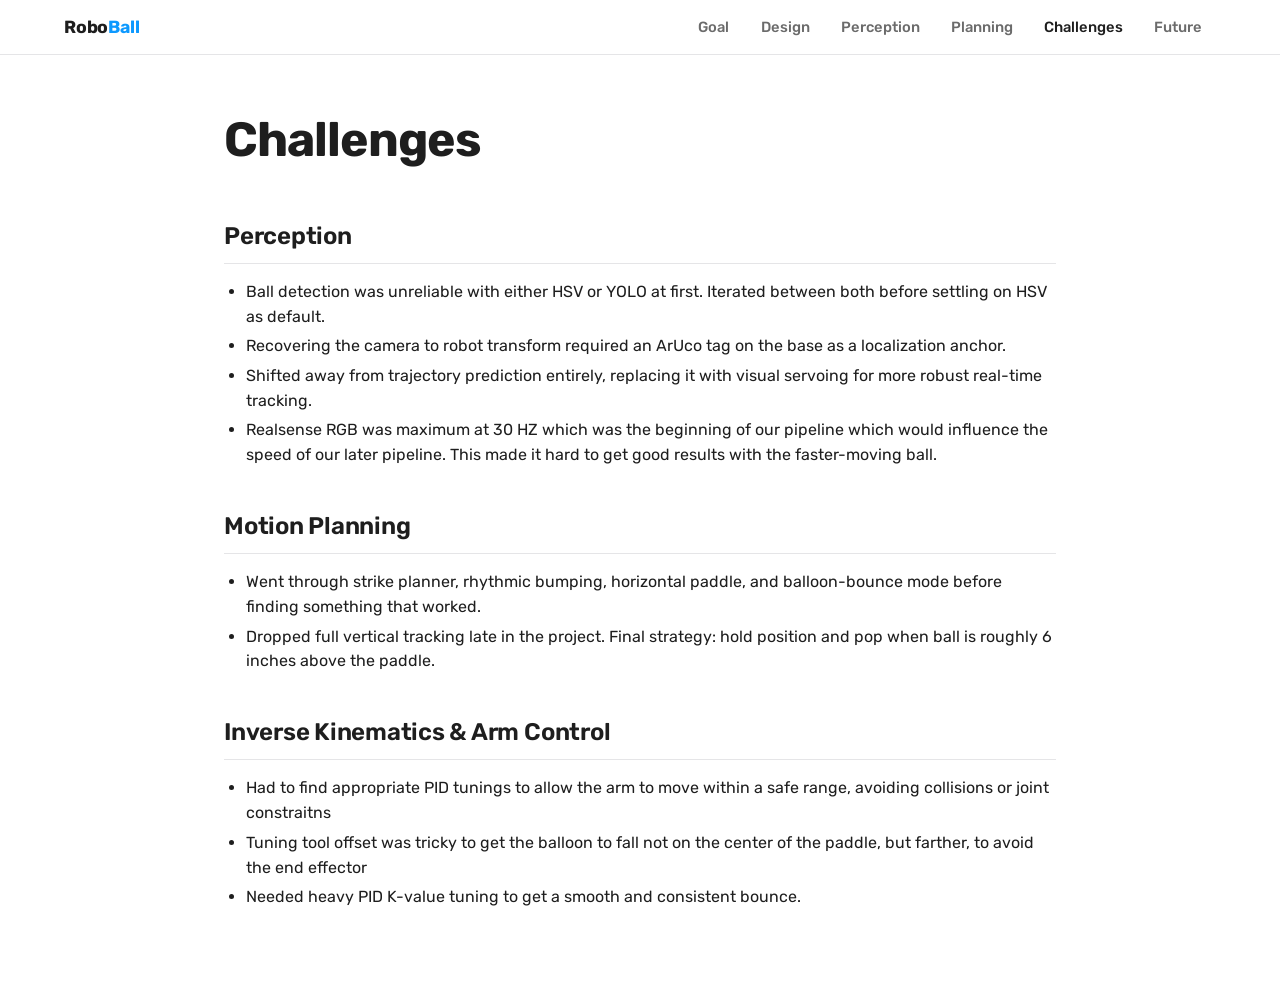
==== commit 286a33f9: "planning section update with trajectory, paddle, control" ====
--- a/challenges.html
+++ b/challenges.html
@@ -43,8 +43,8 @@
 
     <h2>Inverse Kinematics &amp; Arm Control</h2>
     <ul>
-      <li>Had to loosen orientation constraints and shorten timeouts to get reliable solutions under time pressure.</li>
-      <li>Tool frame orientation (offsets and quaternions) required repeated corrections throughout the project.</li>
+      <li>Had to find appropriate PID tunings to allow the arm to move within a safe range, avoiding collisions or joint constraitns</li>
+      <li>Tuning tool offset was tricky to get the balloon to fall not on the center of the paddle, but farther, to avoid the end effector</li>
       <li>Needed heavy PID K-value tuning to get a smooth and consistent bounce.</li>
     </ul>
   </main>
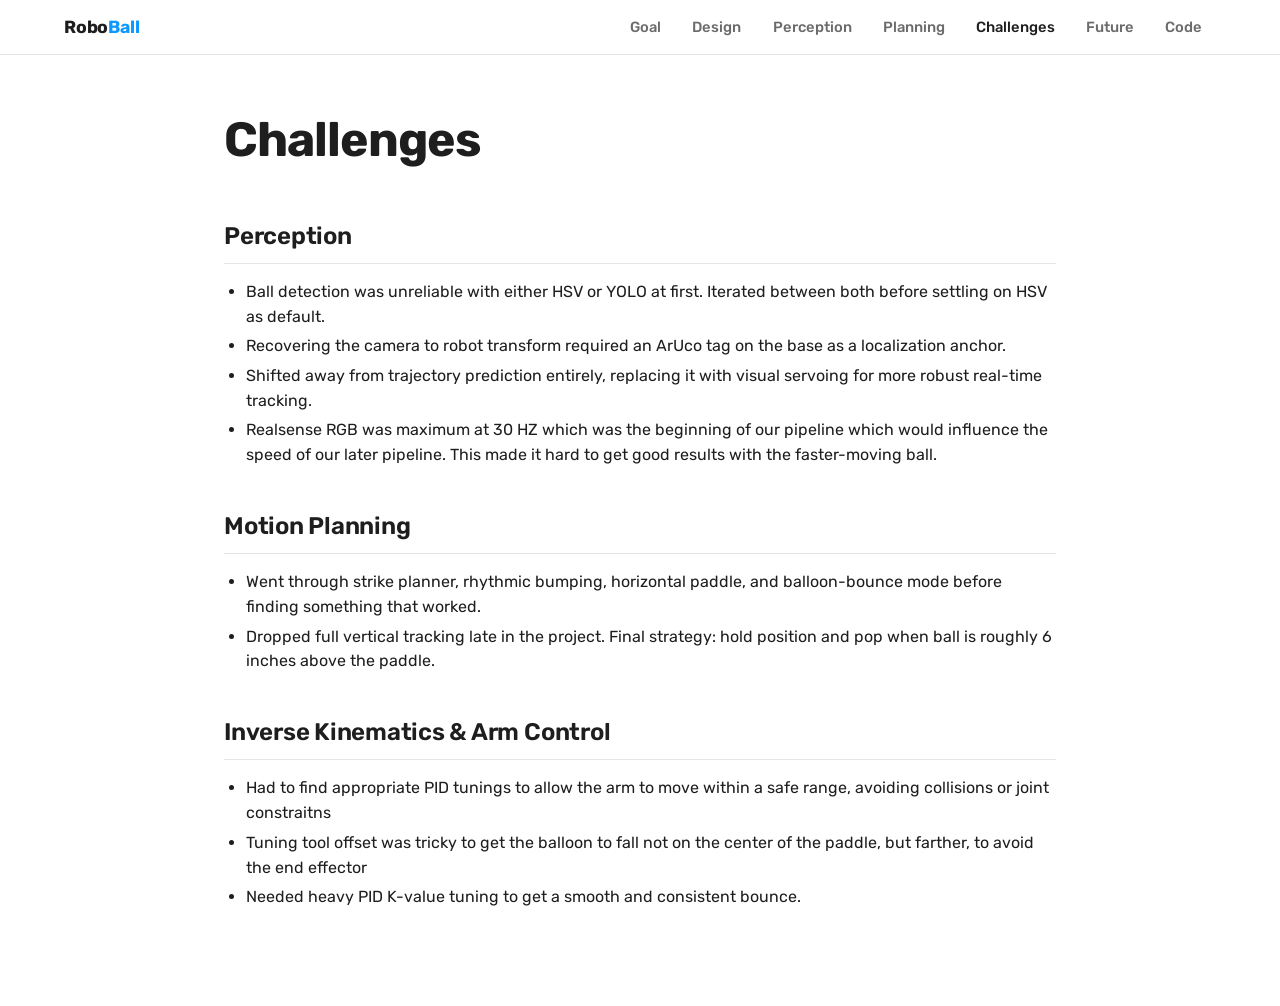
==== commit aec68847: "added code page + indy" ====
--- a/challenges.html
+++ b/challenges.html
@@ -20,6 +20,7 @@
         <li><a class="nav-link" href="planning.html">Planning</a></li>
         <li><a class="nav-link active" href="challenges.html">Challenges</a></li>
         <li><a class="nav-link" href="future.html">Future</a></li>
+        <li><a class="nav-link" href="code.html">Code</a></li>
       </ul>
     </nav>
   </header>
